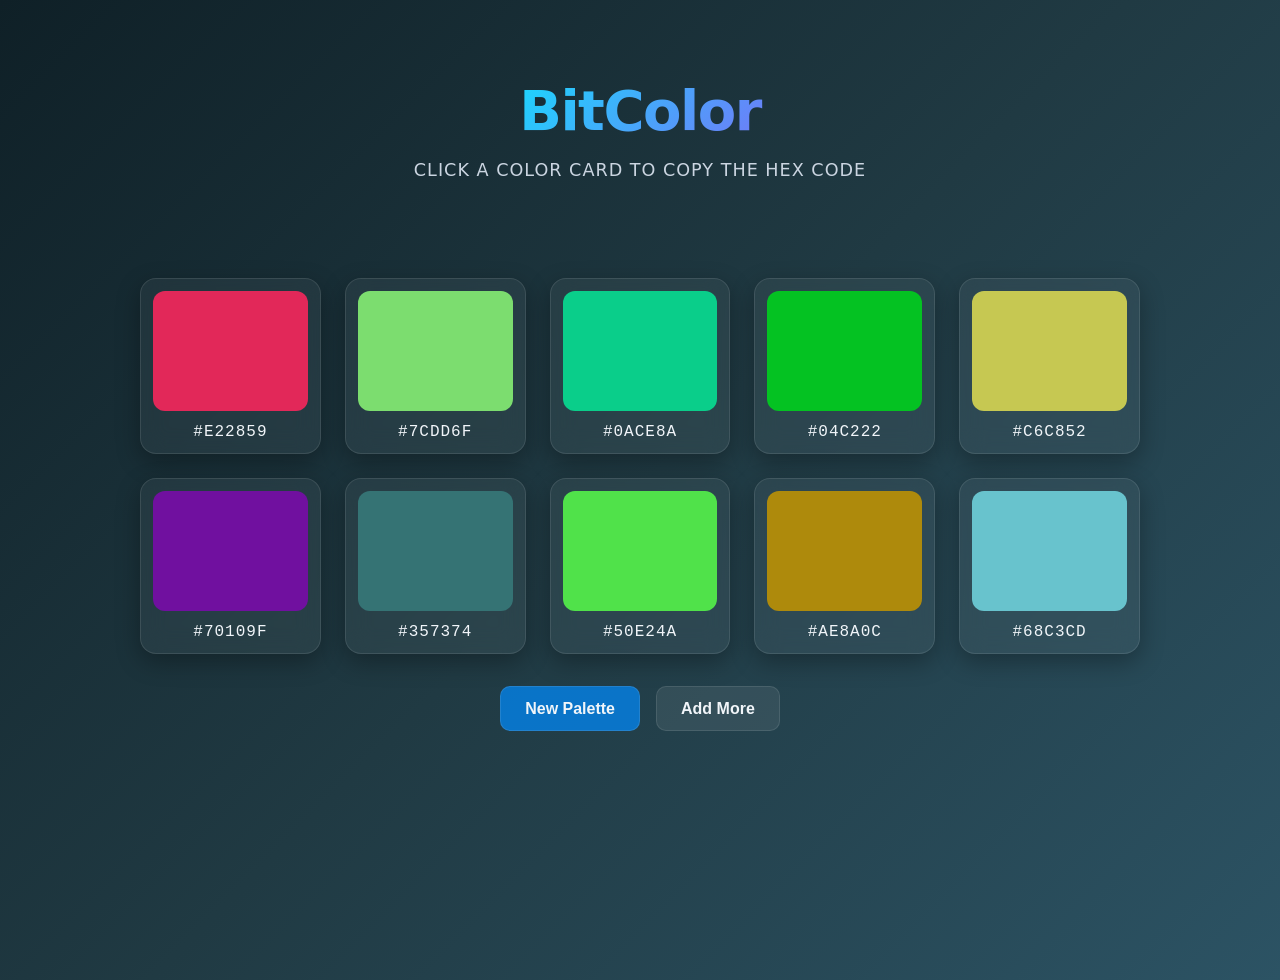
==== BitColor/index.html @ 24efa757 "Add BitColor Styling and Logic" ====
<!doctype html>
<html lang="en">
<head>
    <meta charset="UTF-8" />
    <meta name="viewport" content="width=device-width, initial-scale=1.0" />
    <title>BitColor | Random Color Palette</title>
    <link rel="stylesheet" href="style.css" />
    <script src="script.js" defer></script>
</head>
<body>
    <header class="hero-section">
    <h1 class="heading">Bit<span>Color</span></h1>
    <p class="sub-heading">Click a color card to copy the HEX code</p>
</header>

    <main id="colorGrid" class="color-grid"></main>

    <div class="btn-container">
        <button id="generateBtn" class="generateBtn">New Palette</button>
        <button id="loadMoreBtn" class="loadMoreBtn">Add More</button>
    </div>

    <div id="toast" class="toast">Copied to clipboard!</div>
</body>
</html>
---- BitColor/style.css ----
:root {
    --bg-gradient: linear-gradient(135deg, #0f2027, #203a43, #2c5364);
    --text-color: #f1f5f9;
    --primary: #00f5ff;
    --secondary: rgba(255, 255, 255, 0.05);
    --accent: #8b5cf6;
    --glass-border: rgba(255, 255, 255, 0.1);
}


body {
    font-family: 'Poppins', system-ui, sans-serif;
    background: var(--bg-gradient);
    color: var(--text-color);
    display: flex;
    flex-direction: column;
    align-items: center;
    padding: 2rem;
    min-height: 100vh;
}



.color-grid {
    display: grid;
    grid-template-columns: repeat(auto-fill, minmax(150px, 1fr));
    gap: 1.5rem;
    width: 100%;
    max-width: 1000px;
    margin: 2rem 0;
}


.color-card {
    background: var(--secondary);
    backdrop-filter: blur(12px);
    border: 1px solid var(--glass-border);
    padding: 12px;
    border-radius: 16px;
    box-shadow: 0 8px 25px rgba(0,0,0,0.3);
    transition: all 0.25s ease;
    cursor: pointer;
    text-align: center;
}

.color-card:hover {
    transform: translateY(-3px) scale(1.01);
    box-shadow: 0 12px 35px rgba(0, 0, 0, 0.5);
}


.color-box {
    height: 120px;
    border-radius: 12px;
    margin-bottom: 10px;
}


.color-code {
    font-weight: 500;
    text-transform: uppercase;
    font-family: monospace; 
    font-size: 1rem;
    letter-spacing: 1px;
}


.btn-container {
    display: flex;
    gap: 1rem;
}

button {
    padding: 0.8rem 1.5rem;
    border: none;
    border-radius: 10px;
    font-weight: 550;
    font-size: 1rem;
    cursor: pointer;
    transition: all 0.2s ease;
}

.generateBtn {
    background: rgba(0, 140, 255, 0.7);
    color: var(--text-color);
    border: 1px solid var(--glass-border);
}
.generateBtn:hover{
     background: rgba(0, 140, 255, 0.9);
}

.loadMoreBtn {
    background: rgba(255,255,255,0.08);
    color: var(--text-color);
    border: 1px solid var(--glass-border);
}

.loadMoreBtn:hover {
    background: rgba(255,255,255,0.15);
}


.toast {
    position: fixed;
    bottom: 20px;
    background: rgba(0, 149, 255, 0.8);
    color: white;
    padding: 10px 20px;
    border-radius: 8px;
    opacity: 0;
    transition: opacity 0.3s;
}


.hero-section {
    text-align: center;
    margin-bottom: 3rem;
    /* animation: fadeIn 1.2s ease-out forwards; */
}

.heading {
    font-size: 3.5rem;
    font-weight: 800;
    margin-bottom: 0.5rem;
    letter-spacing: -1.5px;
    background: linear-gradient(135deg, #00f5ff, #8b5cf6);
    background-clip: text;
    -webkit-text-fill-color: transparent;
}

.sub-heading {
    font-size: 1.1rem;
    color: #cbd5e1;
    font-weight: 400;
    letter-spacing: 1px;
    text-transform: uppercase;
}


/* @keyframes fadeIn {
    from {
        opacity: 0;
        transform: translateY(20px);
    }
    to {
        opacity: 1;
        transform: translateY(0);
    }
} */

/* 
@media (max-width: 600px) {
    .main-title { font-size: 2.5rem; }
    .sub-title { font-size: 0.9rem; }
} */
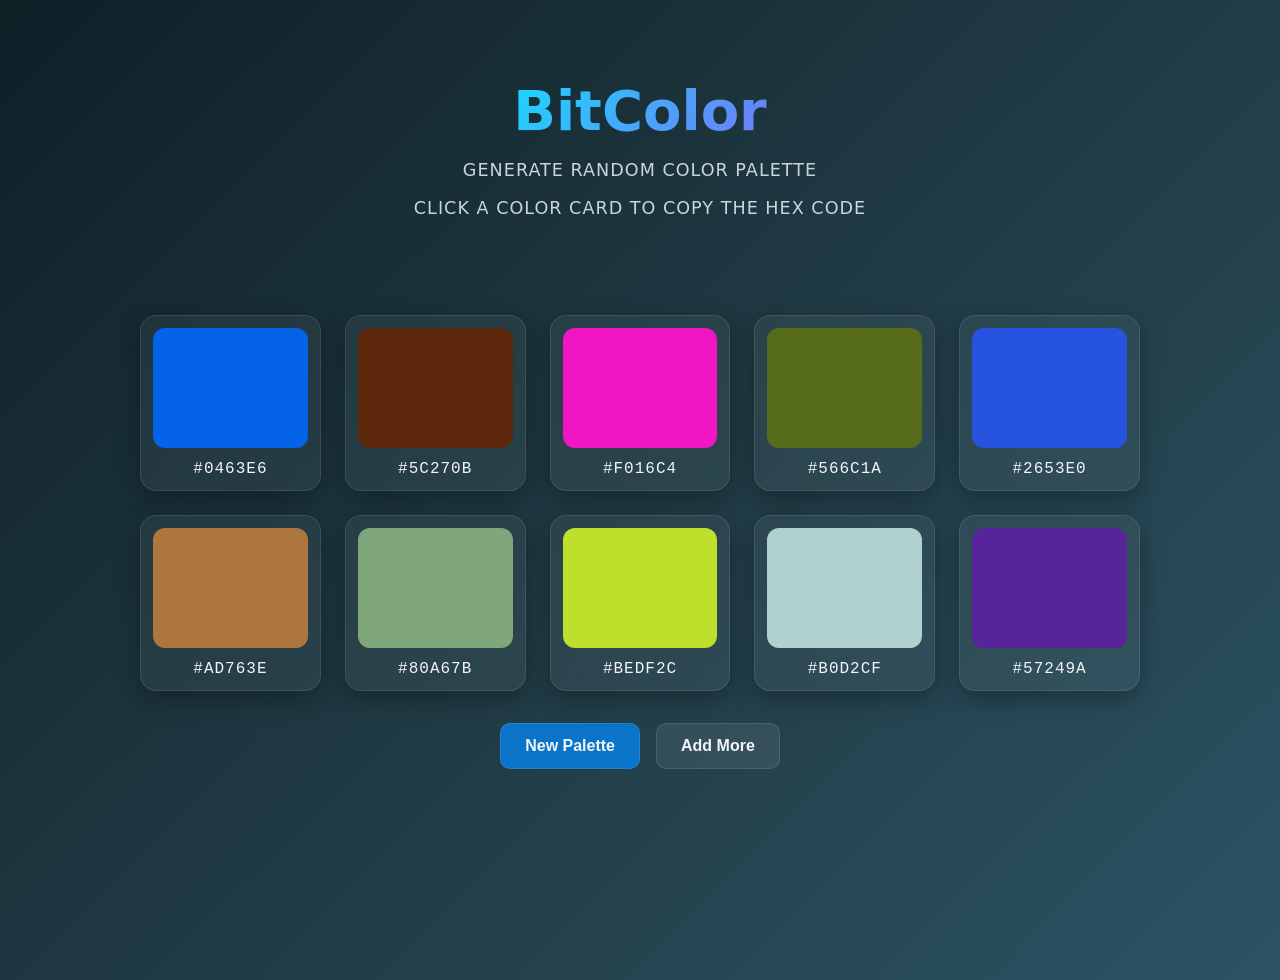
==== commit 2febb848: "BitColor : Add Media Query and Animation" ====
--- a/BitColor/index.html
+++ b/BitColor/index.html
@@ -9,7 +9,8 @@
 </head>
 <body>
     <header class="hero-section">
-    <h1 class="heading">Bit<span>Color</span></h1>
+    <h1 class="heading">BitColor</h1>
+    <p class="sub-heading">Generate Random Color Palette</p>
     <p class="sub-heading">Click a color card to copy the HEX code</p>
 </header>
 
--- a/BitColor/style.css
+++ b/BitColor/style.css
@@ -20,6 +20,28 @@
 }
 
 
+.hero-section {
+    text-align: center;
+    margin-bottom: 3rem;
+    animation: fadeIn 1.2s ease-out forwards;
+}
+
+.heading {
+    font-size: 3.5rem;
+    font-weight: 800;
+    margin-bottom: 0.5rem;
+    background: linear-gradient(135deg, #00f5ff, #8b5cf6);
+    background-clip: text;
+    -webkit-text-fill-color: transparent;
+}
+
+.sub-heading {
+    font-size: 1.1rem;
+    color: #cbd5e1;
+    font-weight: 400;
+    letter-spacing: 1px;
+    text-transform: uppercase;
+}
 
 .color-grid {
     display: grid;
@@ -112,32 +134,9 @@
 }
 
 
-.hero-section {
-    text-align: center;
-    margin-bottom: 3rem;
-    /* animation: fadeIn 1.2s ease-out forwards; */
-}
-
-.heading {
-    font-size: 3.5rem;
-    font-weight: 800;
-    margin-bottom: 0.5rem;
-    letter-spacing: -1.5px;
-    background: linear-gradient(135deg, #00f5ff, #8b5cf6);
-    background-clip: text;
-    -webkit-text-fill-color: transparent;
-}
-
-.sub-heading {
-    font-size: 1.1rem;
-    color: #cbd5e1;
-    font-weight: 400;
-    letter-spacing: 1px;
-    text-transform: uppercase;
-}
 
 
-/* @keyframes fadeIn {
+@keyframes fadeIn {
     from {
         opacity: 0;
         transform: translateY(20px);
@@ -146,10 +145,10 @@
         opacity: 1;
         transform: translateY(0);
     }
-} */
+}
 
-/* 
+
 @media (max-width: 600px) {
-    .main-title { font-size: 2.5rem; }
-    .sub-title { font-size: 0.9rem; }
-} */+    .heading { font-size: 2.5rem; }
+    .sub-heading { font-size: 0.9rem; }
+} 
